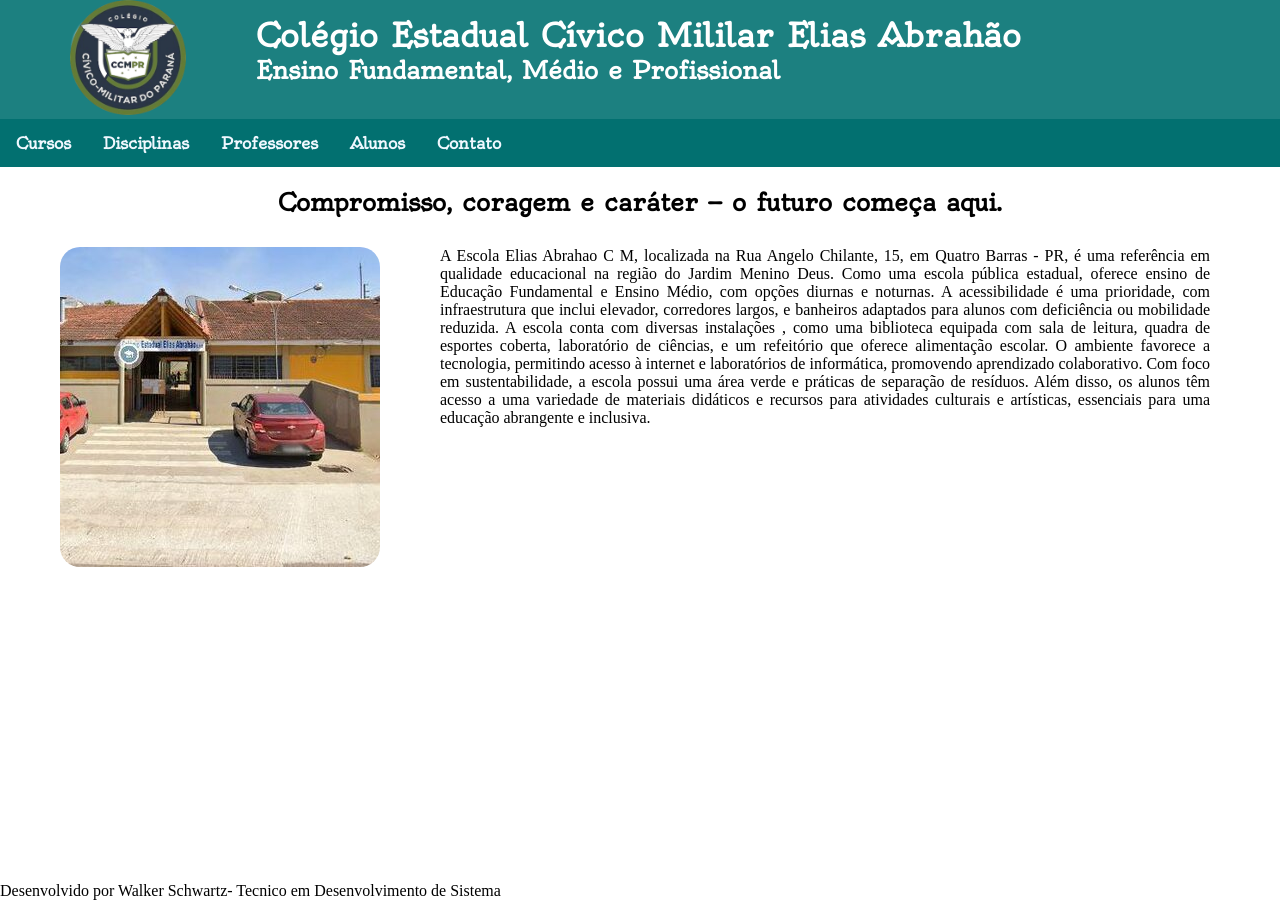
==== index.html @ dfe1ef86 "Add files via upload" ====
<!DOCTYPE html>
<html lang="pt-br">
<head>
    <link rel="stylesheet" href="style.css">
    <meta charset="UTF-8">
    <meta name="viewport" content="width=device-width, initial-scale=1.0">
    <title>Pagina Inicical - Colegio Elias Abrahão</title>
</head>
<body>
    <header>
        <div id="container_header">
            <div id="esq_header">
                <img id="logo" src="logocivico.png"> 
            </div>
            <div id="dir_header">
                <h1>Colégio Estadual Cívico Mililar Elias Abrahão</h1>
                <h2>Ensino Fundamental, Médio e Profissional</h2>
            </div>
        </div>
    </header>
    <nav>
        <ul>
            <li><a href="">Cursos</a></li>
            <li><a href="">Disciplinas</a></li>
            <li><a href="">Professores</a></li>
            <li><a href="">Alunos</a></li>
            <li><a href="">Contato</a></li>
        </ul>
    </nav>
    <main>
        <div id="principalindex">
            <div id="slogan">
                <h2 id="fraseslogan">
                    Compromisso, coragem e caráter — o futuro começa aqui.
                </h2>
            </div>
            <div id="duascolunas">
                <div id="imagem">
                    <img id="imgcolegio" src="colegio.jpg">
                </div>
                <div id="texto">
                    <p id ="textocolegio">
                        A Escola Elias Abrahao C M, localizada na Rua Angelo                       Chilante, 15, em Quatro Barras - PR, é uma referência
                       em qualidade educacional na região do Jardim Menino 
                       Deus. Como uma escola pública estadual, oferece ensino
                        de Educação Fundamental e Ensino Médio, com opções
                        diurnas e noturnas. A acessibilidade é uma prioridade,
                         com infraestrutura que inclui elevador, corredores 
                         largos, e banheiros adaptados para alunos com deficiência ou mobilidade reduzida.
                        A escola conta com diversas instalações               
                        , como uma biblioteca equipada com sala de leitura, quadra de esportes coberta, laboratório de ciências, e um refeitório que oferece alimentação escolar. O ambiente favorece a tecnologia, permitindo acesso à internet e laboratórios de informática, promovendo aprendizado colaborativo. Com foco em sustentabilidade, a escola possui uma área verde e práticas de separação de resíduos. Além disso, os alunos têm acesso a uma variedade de materiais didáticos e recursos para atividades culturais e artísticas, essenciais para uma educação abrangente e inclusiva.

                    </p>
                </div>
            </div>

        </div>
    </main>
    <footer>Desenvolvido por Walker Schwartz- Tecnico em Desenvolvimento de Sistema</footer>
</body>
</html>
---- style.css ----
@import url('https://fonts.googleapis.com/css2?family=Oldenburg&display=swap');

*{
    margin: 0;
    padding: 0;
}

body{
    display: flex;
    flex-direction: column;
    min-height: 100vh;
}

main{
    flex-grow: 1;
}

#container_header{
    background-color: rgb(28, 128, 128); 
    display: flex;
}
#esq_header{
    width: 20%;
    text-align: center;
    justify-content: center;
    align-content: center;
}
#dir_header{
    width: 80%;
    padding: 15px 0px 0px;
    color: white;
    font-family: "Oldenburg", serif;
    font-weight: 400;
    font-style: normal;
}

#logo{
    width: 45%;
}

ul{
    list-style-type: none;
    margin: 0;
    padding: 0;
    overflow: hidden;
    background-color: rgb(2, 112, 112);
}

li{
    float: left;
}

li a{
    display: block;
    color: aliceblue;
    padding: 14px 16px;
    text-decoration: none;
    font-weight: 700;
    font-family: "Oldenburg", serif;
    font-style: normal;
}

li a:hover{
    background-color: rgb(162, 162, 231);
    color: antiquewhite;
}

#slogan{
    text-align: center;
    padding: 20px 0px 0px;
}

#fraseslogan{
    font-family: "Oldenburg", serif;
    font-weight: 800;
    font-style: normal;
}

#duascolunas{
    display: flex;
}
#imagem{
    padding: 30px 60px 0px;
}

#imgcolegio{
    border-radius: 20px;
    filter: brightness(100%); 
}

#texto{
    padding: 30px 0px 0px;
    padding-right: 70px ;
}

#textocolegio{
    text-align: justify;
}

#perfil_pricipal{
  display: flex;
}

#perfil_foto{
  margin: 2px;
  width: 25%;
  height: 300px;
  border: 2px solid black;
  border-radius: 15px;
}

#perfil_conteudo{
  margin: 2px;
  width: 25%;
  height: 300px;
  border: 2px solid black;
  border-radius: 15px;
}

#perfil_comentarios{
  margin: 2px;
  width: 50%;
  height: 300px;
  border: 2px solid black;
  border-radius: 15px;
}
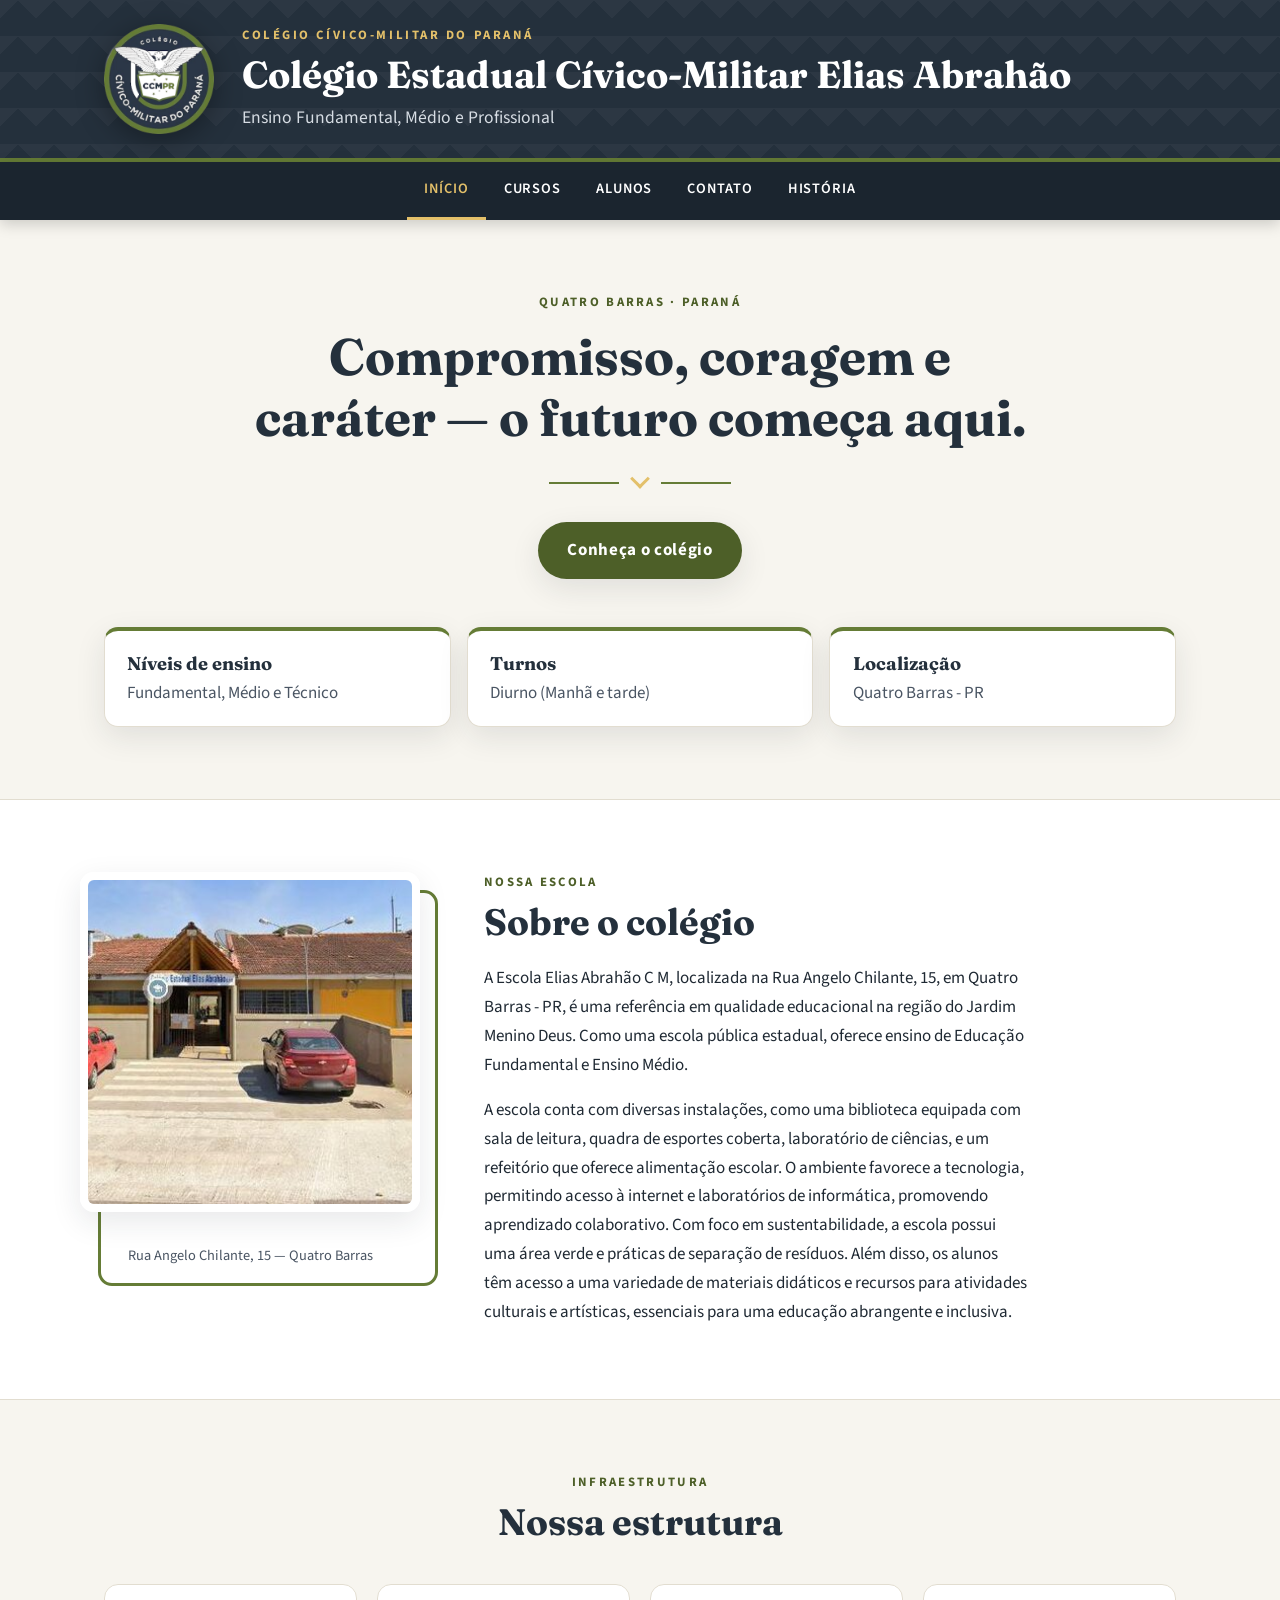
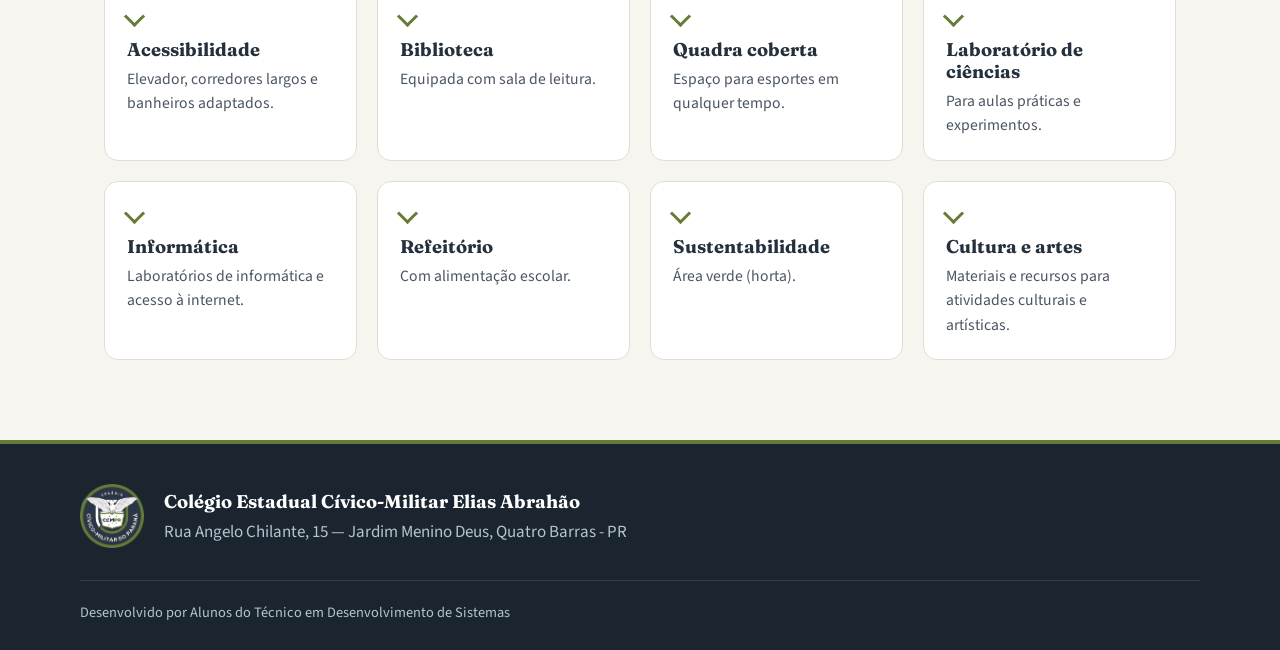
==== commit a61e2e8e: "Refactor HTML structure and enhance styles for improved layout and accessibility" ====
--- a/index.html
+++ b/index.html
@@ -1,61 +1,160 @@
-<!DOCTYPE html>
+<!doctype html>
 <html lang="pt-br">
+
 <head>
-    <link rel="stylesheet" href="style.css">
-    <meta charset="UTF-8">
-    <meta name="viewport" content="width=device-width, initial-scale=1.0">
-    <title>Pagina Inicical - Colegio Elias Abrahão</title>
+  <meta charset="UTF-8" />
+  <meta name="viewport" content="width=device-width, initial-scale=1.0" />
+  <meta name="description"
+    content="Colégio Estadual Cívico-Militar Elias Abrahão, em Quatro Barras - PR. Ensino Fundamental, Médio e Profissional." />
+  <title>Página Inicial - Colégio Elias Abrahão</title>
+  <link rel="icon" href="logocivico.png" />
+  <link rel="preconnect" href="https://fonts.googleapis.com" />
+  <link rel="preconnect" href="https://fonts.gstatic.com" crossorigin />
+  <link
+    href="https://fonts.googleapis.com/css2?family=Fraunces:opsz,wght@9..144,600;9..144,700&family=Source+Sans+3:wght@400;600;700&display=swap"
+    rel="stylesheet" />
+  <link rel="stylesheet" href="style.css" />
 </head>
+
 <body>
-    <header>
-        <div id="container_header">
-            <div id="esq_header">
-                <img id="logo" src="logocivico.png"> 
-            </div>
-            <div id="dir_header">
-                <h1>Colégio Estadual Cívico Mililar Elias Abrahão</h1>
-                <h2>Ensino Fundamental, Médio e Profissional</h2>
-            </div>
+  <a class="pular" href="#conteudo">Pular para o conteúdo</a>
+
+  <header>
+    <div id="container_header">
+      <a id="esq_header" href="index.html">
+        <img id="logo" src="logocivico.png" alt="Brasão do Colégio Cívico-Militar do Paraná" width="270" height="270" />
+      </a>
+      <div id="dir_header">
+        <p class="sobretitulo">Colégio Cívico-Militar do Paraná</p>
+        <h1>Colégio Estadual Cívico-Militar Elias Abrahão</h1>
+        <p class="subtitulo">Ensino Fundamental, Médio e Profissional</p>
+      </div>
+    </div>
+  </header>
+
+  <nav aria-label="Principal">
+    <ul>
+      <li><a href="index.html" aria-current="page">Início</a></li>
+      <li><a href="#">Cursos</a></li>
+      <li><a href="#">Alunos</a></li>
+      <li><a href="#">Contato</a></li>
+      <li><a href="#">História</a></li>
+    </ul>
+  </nav>
+
+  <main id="conteudo">
+    <section id="slogan">
+      <p class="rotulo">Quatro Barras · Paraná</p>
+      <h2 id="fraseslogan">
+        Compromisso, coragem e caráter — o futuro começa aqui.
+      </h2>
+      <div class="divisa" aria-hidden="true"><span></span></div>
+      <a class="botao" href="#sobre">Conheça o colégio</a>
+    </section>
+
+    <ul class="faixa_info" aria-label="Informações rápidas">
+      <li>
+        <span class="faixa_titulo">Níveis de ensino</span>Fundamental, Médio e
+        Técnico
+      </li>
+      <li><span class="faixa_titulo">Turnos</span>Diurno (Manhã e tarde)</li>
+      <li><span class="faixa_titulo">Localização</span>Quatro Barras - PR</li>
+    </ul>
+
+    <section id="sobre">
+      <div id="duascolunas">
+        <div id="imagem">
+          <figure class="moldura">
+            <img id="imgcolegio" src="colegio.jpg"
+              alt="Fachada do Colégio Estadual Elias Abrahão, com paredes amarelas e entrada coberta" width="320"
+              height="320" />
+            <figcaption>Rua Angelo Chilante, 15 — Quatro Barras</figcaption>
+          </figure>
         </div>
-    </header>
-    <nav>
-        <ul>
-            <li><a href="">Cursos</a></li>
-            <li><a href="">Disciplinas</a></li>
-            <li><a href="">Professores</a></li>
-            <li><a href="">Alunos</a></li>
-            <li><a href="">Contato</a></li>
-        </ul>
-    </nav>
-    <main>
-        <div id="principalindex">
-            <div id="slogan">
-                <h2 id="fraseslogan">
-                    Compromisso, coragem e caráter — o futuro começa aqui.
-                </h2>
-            </div>
-            <div id="duascolunas">
-                <div id="imagem">
-                    <img id="imgcolegio" src="colegio.jpg">
-                </div>
-                <div id="texto">
-                    <p id ="textocolegio">
-                        A Escola Elias Abrahao C M, localizada na Rua Angelo                       Chilante, 15, em Quatro Barras - PR, é uma referência
-                       em qualidade educacional na região do Jardim Menino 
-                       Deus. Como uma escola pública estadual, oferece ensino
-                        de Educação Fundamental e Ensino Médio, com opções
-                        diurnas e noturnas. A acessibilidade é uma prioridade,
-                         com infraestrutura que inclui elevador, corredores 
-                         largos, e banheiros adaptados para alunos com deficiência ou mobilidade reduzida.
-                        A escola conta com diversas instalações               
-                        , como uma biblioteca equipada com sala de leitura, quadra de esportes coberta, laboratório de ciências, e um refeitório que oferece alimentação escolar. O ambiente favorece a tecnologia, permitindo acesso à internet e laboratórios de informática, promovendo aprendizado colaborativo. Com foco em sustentabilidade, a escola possui uma área verde e práticas de separação de resíduos. Além disso, os alunos têm acesso a uma variedade de materiais didáticos e recursos para atividades culturais e artísticas, essenciais para uma educação abrangente e inclusiva.
+        <div id="texto">
+          <p class="rotulo">Nossa escola</p>
+          <h2>Sobre o colégio</h2>
+          <div id="textocolegio">
+            <p>
+              A Escola Elias Abrahão C M, localizada na Rua Angelo Chilante,
+              15, em Quatro Barras - PR, é uma referência em qualidade
+              educacional na região do Jardim Menino Deus. Como uma escola
+              pública estadual, oferece ensino de Educação Fundamental e
+              Ensino Médio.
+            </p>
+            <p>
+              A escola conta com diversas instalações, como uma biblioteca
+              equipada com sala de leitura, quadra de esportes coberta,
+              laboratório de ciências, e um refeitório que oferece alimentação
+              escolar. O ambiente favorece a tecnologia, permitindo acesso à
+              internet e laboratórios de informática, promovendo aprendizado
+              colaborativo. Com foco em sustentabilidade, a escola possui uma
+              área verde e práticas de separação de resíduos. Além disso, os
+              alunos têm acesso a uma variedade de materiais didáticos e
+              recursos para atividades culturais e artísticas, essenciais para
+              uma educação abrangente e inclusiva.
+            </p>
+          </div>
+        </div>
+      </div>
+    </section>
 
-                    </p>
-                </div>
-            </div>
+    <section id="estrutura">
+      <p class="rotulo">Infraestrutura</p>
+      <h2>Nossa estrutura</h2>
+      <ul class="cartoes">
+        <li class="cartao">
+          <h3>Acessibilidade</h3>
+          <p>Elevador, corredores largos e banheiros adaptados.</p>
+        </li>
+        <li class="cartao">
+          <h3>Biblioteca</h3>
+          <p>Equipada com sala de leitura.</p>
+        </li>
+        <li class="cartao">
+          <h3>Quadra coberta</h3>
+          <p>Espaço para esportes em qualquer tempo.</p>
+        </li>
+        <li class="cartao">
+          <h3>Laboratório de ciências</h3>
+          <p>Para aulas práticas e experimentos.</p>
+        </li>
+        <li class="cartao">
+          <h3>Informática</h3>
+          <p>Laboratórios de informática e acesso à internet.</p>
+        </li>
+        <li class="cartao">
+          <h3>Refeitório</h3>
+          <p>Com alimentação escolar.</p>
+        </li>
+        <li class="cartao">
+          <h3>Sustentabilidade</h3>
+          <p>Área verde (horta).</p>
+        </li>
+        <li class="cartao">
+          <h3>Cultura e artes</h3>
+          <p>Materiais e recursos para atividades culturais e artísticas.</p>
+        </li>
+      </ul>
+    </section>
+  </main>
 
-        </div>
-    </main>
-    <footer>Desenvolvido por Walker Schwartz- Tecnico em Desenvolvimento de Sistema</footer>
+  <footer>
+    <div class="rodape_conteudo">
+      <img class="rodape_logo" src="logocivico.png" alt="" width="270" height="270" />
+      <div>
+        <p class="rodape_nome">
+          Colégio Estadual Cívico-Militar Elias Abrahão
+        </p>
+        <p>
+          Rua Angelo Chilante, 15 — Jardim Menino Deus, Quatro Barras - PR
+        </p>
+      </div>
+    </div>
+    <p class="rodape_credito">
+      Desenvolvido por Alunos do Técnico em Desenvolvimento de Sistemas
+    </p>
+  </footer>
 </body>
+
 </html>
--- a/style.css
+++ b/style.css
@@ -1,126 +1,635 @@
-@import url('https://fonts.googleapis.com/css2?family=Oldenburg&display=swap');
-
-*{
+/* =========================================================
+   1. Variáveis (cores e fontes tiradas do brasão)
+   ========================================================= */
+:root {
+    --marinho: #24303c;
+    --marinho-escuro: #1b252f;
+    --oliva: #657c36;
+    --oliva-escuro: #4d5f28;
+    --dourado: #e3c06a;
+    --papel: #f7f5ef;
+    --branco: #ffffff;
+    --texto: #1f2933;
+    --texto-suave: #4a5563;
+    --linha: #e2ddd0;
+
+    --fonte-titulo: "Fraunces", Georgia, "Times New Roman", serif;
+    --fonte-texto: "Source Sans 3", "Segoe UI", Helvetica, Arial, sans-serif;
+
+    --raio: 14px;
+    --sombra: 0 10px 30px rgba(27, 37, 47, 0.10);
+    --largura: 1120px;
+}
+
+/* =========================================================
+   2. Base
+   ========================================================= */
+* {
     margin: 0;
     padding: 0;
-}
-
-body{
+    box-sizing: border-box;
+}
+
+html {
+    scroll-behavior: smooth;
+}
+
+body {
     display: flex;
     flex-direction: column;
     min-height: 100vh;
-}
-
-main{
+    background-color: var(--papel);
+    color: var(--texto);
+    font-family: var(--fonte-texto);
+    font-size: 1.0625rem;
+    line-height: 1.7;
+}
+
+main {
     flex-grow: 1;
 }
 
-#container_header{
-    background-color: rgb(28, 128, 128); 
+img {
+    max-width: 100%;
+    height: auto;
+    display: block;
+}
+
+h1, h2, h3 {
+    font-family: var(--fonte-titulo);
+    line-height: 1.2;
+    color: var(--marinho);
+}
+
+a:focus-visible {
+    outline: 3px solid var(--dourado);
+    outline-offset: 3px;
+    border-radius: 4px;
+}
+
+/* Link "Pular para o conteúdo" (aparece só ao navegar pelo teclado) */
+.pular {
+    position: absolute;
+    left: 1rem;
+    top: -4rem;
+    z-index: 10;
+    padding: 0.6rem 1rem;
+    background-color: var(--dourado);
+    color: var(--marinho-escuro);
+    font-weight: 700;
+    border-radius: 6px;
+}
+
+.pular:focus {
+    top: 1rem;
+}
+
+/* Etiqueta pequena acima dos títulos */
+.rotulo {
+    font-size: 0.8rem;
+    font-weight: 700;
+    letter-spacing: 0.18em;
+    text-transform: uppercase;
+    color: var(--oliva-escuro);
+}
+
+/* =========================================================
+   3. Cabeçalho
+   ========================================================= */
+header {
+    background-color: var(--marinho);
+    /* Padrão de divisas (chevrons) bem sutil */
+    background-image:
+        linear-gradient(135deg, rgba(255, 255, 255, 0.035) 25%, transparent 25%),
+        linear-gradient(225deg, rgba(255, 255, 255, 0.035) 25%, transparent 25%);
+    background-size: 36px 36px;
+    border-bottom: 4px solid var(--oliva);
+}
+
+#container_header {
+    max-width: var(--largura);
+    margin: 0 auto;
+    padding: 1.5rem 1.5rem;
     display: flex;
-}
-#esq_header{
-    width: 20%;
+    align-items: center;
+    gap: 1.75rem;
+}
+
+#esq_header {
+    flex-shrink: 0;
+    border-radius: 50%;
+}
+
+#logo {
+    width: 110px;
+    filter: drop-shadow(0 6px 14px rgba(0, 0, 0, 0.35));
+    transition: transform 0.3s ease;
+}
+
+#esq_header:hover #logo {
+    transform: scale(1.05) rotate(-3deg);
+}
+
+#dir_header h1 {
+    color: var(--branco);
+    font-size: clamp(1.5rem, 3.2vw, 2.35rem);
+    font-weight: 700;
+}
+
+.sobretitulo {
+    color: var(--dourado);
+    font-size: 0.8rem;
+    font-weight: 700;
+    letter-spacing: 0.2em;
+    text-transform: uppercase;
+    margin-bottom: 0.35rem;
+}
+
+.subtitulo {
+    color: #d7dde4;
+    font-size: 1.1rem;
+    margin-top: 0.35rem;
+}
+
+/* =========================================================
+   4. Menu de navegação
+   ========================================================= */
+nav {
+    position: sticky;
+    top: 0;
+    z-index: 5;
+    background-color: var(--marinho-escuro);
+    box-shadow: 0 4px 14px rgba(0, 0, 0, 0.18);
+}
+
+nav ul {
+    list-style: none;
+    max-width: var(--largura);
+    margin: 0 auto;
+    padding: 0 1rem;
+    display: flex;
+    flex-wrap: wrap;
+    justify-content: center;
+}
+
+nav a {
+    display: block;
+    padding: 0.95rem 1.1rem;
+    color: var(--branco);
+    text-decoration: none;
+    font-weight: 600;
+    letter-spacing: 0.06em;
+    text-transform: uppercase;
+    font-size: 0.9rem;
+    border-bottom: 3px solid transparent;
+    transition: color 0.2s ease, border-color 0.2s ease;
+}
+
+nav a:hover {
+    color: var(--dourado);
+    border-bottom-color: var(--dourado);
+}
+
+nav a[aria-current="page"] {
+    color: var(--dourado);
+    border-bottom-color: var(--dourado);
+}
+
+/* =========================================================
+   5. Página inicial
+   ========================================================= */
+
+/* Slogan */
+#slogan {
+    max-width: 860px;
+    margin: 0 auto;
+    padding: 4.5rem 1.5rem 3rem;
     text-align: center;
+    animation: surgir 0.8s ease both;
+}
+
+#fraseslogan {
+    font-size: clamp(1.9rem, 4.6vw, 3.2rem);
+    font-weight: 700;
+    margin-top: 0.75rem;
+}
+
+/* Divisor com uma divisa no meio */
+.divisa {
+    display: flex;
+    align-items: center;
     justify-content: center;
-    align-content: center;
-}
-#dir_header{
-    width: 80%;
-    padding: 15px 0px 0px;
-    color: white;
-    font-family: "Oldenburg", serif;
-    font-weight: 400;
-    font-style: normal;
-}
-
-#logo{
-    width: 45%;
-}
-
-ul{
-    list-style-type: none;
-    margin: 0;
-    padding: 0;
-    overflow: hidden;
-    background-color: rgb(2, 112, 112);
-}
-
-li{
-    float: left;
-}
-
-li a{
+    gap: 0.9rem;
+    margin: 1.75rem 0 2rem;
+}
+
+.divisa::before,
+.divisa::after {
+    content: "";
+    width: 70px;
+    height: 2px;
+    background-color: var(--oliva);
+}
+
+.divisa span {
+    width: 14px;
+    height: 14px;
+    border-right: 3px solid var(--dourado);
+    border-bottom: 3px solid var(--dourado);
+    transform: rotate(45deg) translate(-3px, -3px);
+}
+
+.botao {
+    display: inline-block;
+    padding: 0.85rem 1.8rem;
+    background-color: var(--oliva-escuro);
+    color: var(--branco);
+    font-weight: 700;
+    text-decoration: none;
+    letter-spacing: 0.04em;
+    border-radius: 999px;
+    box-shadow: var(--sombra);
+    transition: background-color 0.2s ease, transform 0.2s ease;
+}
+
+.botao:hover {
+    background-color: var(--marinho);
+    transform: translateY(-2px);
+}
+
+/* Faixa de informações rápidas */
+.faixa_info {
+    list-style: none;
+    max-width: var(--largura);
+    margin: 0 auto 4.5rem;
+    padding: 0 1.5rem;
+    display: grid;
+    grid-template-columns: repeat(3, 1fr);
+    gap: 1rem;
+    animation: surgir 0.8s 0.15s ease both;
+}
+
+.faixa_info li {
+    background-color: var(--branco);
+    border: 1px solid var(--linha);
+    border-top: 4px solid var(--oliva);
+    border-radius: var(--raio);
+    padding: 1.1rem 1.4rem;
+    color: var(--texto-suave);
+    box-shadow: var(--sombra);
+}
+
+.faixa_titulo {
     display: block;
-    color: aliceblue;
-    padding: 14px 16px;
-    text-decoration: none;
-    font-weight: 700;
-    font-family: "Oldenburg", serif;
-    font-style: normal;
-}
-
-li a:hover{
-    background-color: rgb(162, 162, 231);
-    color: antiquewhite;
-}
-
-#slogan{
+    font-family: var(--fonte-titulo);
+    font-size: 1.15rem;
+    font-weight: 700;
+    color: var(--marinho);
+}
+
+/* Sobre o colégio (foto + texto) */
+#sobre {
+    background-color: var(--branco);
+    border-top: 1px solid var(--linha);
+    border-bottom: 1px solid var(--linha);
+    padding: 4.5rem 1.5rem;
+    scroll-margin-top: 3.5rem;
+}
+
+#duascolunas {
+    max-width: var(--largura);
+    margin: 0 auto;
+    display: grid;
+    grid-template-columns: 340px 1fr;
+    gap: 4rem;
+    align-items: start;
+}
+
+/* A foto é pequena (320px), então ganha uma moldura com borda deslocada */
+.moldura {
+    position: relative;
+    max-width: 340px;
+    margin: 0 auto;
+}
+
+.moldura::before {
+    content: "";
+    position: absolute;
+    inset: 18px -18px -18px 18px;
+    border: 3px solid var(--oliva);
+    border-radius: var(--raio);
+    z-index: 0;
+}
+
+#imgcolegio {
+    position: relative;
+    z-index: 1;
+    width: 100%;
+    border-radius: var(--raio);
+    border: 8px solid var(--branco);
+    box-shadow: var(--sombra);
+}
+
+.moldura figcaption {
+    position: relative;
+    z-index: 1;
+    margin-top: 2rem;
+    font-size: 0.9rem;
+    color: var(--texto-suave);
     text-align: center;
-    padding: 20px 0px 0px;
-}
-
-#fraseslogan{
-    font-family: "Oldenburg", serif;
-    font-weight: 800;
-    font-style: normal;
-}
-
-#duascolunas{
+}
+
+#texto h2 {
+    font-size: clamp(1.7rem, 3vw, 2.3rem);
+    margin: 0.4rem 0 1.25rem;
+}
+
+#textocolegio {
+    max-width: 68ch;
+}
+
+#textocolegio p + p {
+    margin-top: 1rem;
+}
+
+/* Nossa estrutura (cartões) */
+#estrutura {
+    max-width: var(--largura);
+    margin: 0 auto;
+    padding: 4.5rem 1.5rem 5rem;
+    text-align: center;
+}
+
+#estrutura h2 {
+    font-size: clamp(1.7rem, 3vw, 2.3rem);
+    margin: 0.4rem 0 2.5rem;
+}
+
+.cartoes {
+    list-style: none;
+    display: grid;
+    grid-template-columns: repeat(4, 1fr);
+    gap: 1.25rem;
+    text-align: left;
+}
+
+.cartao {
+    position: relative;
+    background-color: var(--branco);
+    border: 1px solid var(--linha);
+    border-radius: var(--raio);
+    padding: 1.5rem 1.4rem 1.4rem;
+    transition: transform 0.25s ease, box-shadow 0.25s ease, border-color 0.25s ease;
+}
+
+/* Pequena divisa dourada no canto de cada cartão */
+.cartao::before {
+    content: "";
+    display: block;
+    width: 12px;
+    height: 12px;
+    margin-bottom: 0.9rem;
+    border-right: 3px solid var(--oliva);
+    border-bottom: 3px solid var(--oliva);
+    transform: rotate(45deg);
+}
+
+.cartao:hover {
+    transform: translateY(-4px);
+    box-shadow: var(--sombra);
+    border-color: var(--oliva);
+}
+
+.cartao h3 {
+    font-size: 1.15rem;
+    margin-bottom: 0.4rem;
+}
+
+.cartao p {
+    color: var(--texto-suave);
+    font-size: 0.98rem;
+    line-height: 1.55;
+}
+
+/* =========================================================
+   6. Página de perfil
+   ========================================================= */
+#perfil_principal {
+    max-width: var(--largura);
+    margin: 0 auto;
+    padding: 3.5rem 1.5rem 4.5rem;
+    display: grid;
+    grid-template-columns: 1fr 1fr 2fr;
+    gap: 1.5rem;
+    align-items: stretch;
+}
+
+.painel {
+    background-color: var(--branco);
+    border: 1px solid var(--linha);
+    border-top: 4px solid var(--oliva);
+    border-radius: var(--raio);
+    padding: 1.75rem;
+    min-height: 320px;
+    box-shadow: var(--sombra);
+    animation: surgir 0.7s ease both;
+}
+
+.painel h2 {
+    font-size: 1.35rem;
+    margin-bottom: 1rem;
+}
+
+.painel_dica {
+    color: var(--texto-suave);
+    font-size: 0.95rem;
+}
+
+#perfil_foto {
+    text-align: center;
+}
+
+.avatar {
+    width: 128px;
+    height: 128px;
+    margin: 0.5rem auto 1.25rem;
+    display: grid;
+    place-items: center;
+    border-radius: 50%;
+    background-color: var(--marinho);
+    color: var(--dourado);
+    box-shadow: 0 0 0 6px var(--papel), 0 0 0 9px var(--oliva);
+}
+
+#perfil_conteudo {
+    animation-delay: 0.1s;
+}
+
+/* Linhas cinzas indicando texto que ainda vai entrar */
+.esqueleto span {
+    display: block;
+    height: 12px;
+    margin-bottom: 0.8rem;
+    border-radius: 6px;
+    background-color: var(--linha);
+}
+
+.esqueleto span:nth-child(2) { width: 85%; }
+.esqueleto span:nth-child(3) { width: 92%; }
+.esqueleto span:nth-child(4) { width: 60%; margin-bottom: 1.25rem; }
+
+#perfil_comentarios {
+    animation-delay: 0.2s;
+}
+
+.vazio {
     display: flex;
-}
-#imagem{
-    padding: 30px 60px 0px;
-}
-
-#imgcolegio{
-    border-radius: 20px;
-    filter: brightness(100%); 
-}
-
-#texto{
-    padding: 30px 0px 0px;
-    padding-right: 70px ;
-}
-
-#textocolegio{
-    text-align: justify;
-}
-
-#perfil_pricipal{
-  display: flex;
-}
-
-#perfil_foto{
-  margin: 2px;
-  width: 25%;
-  height: 300px;
-  border: 2px solid black;
-  border-radius: 15px;
-}
-
-#perfil_conteudo{
-  margin: 2px;
-  width: 25%;
-  height: 300px;
-  border: 2px solid black;
-  border-radius: 15px;
-}
-
-#perfil_comentarios{
-  margin: 2px;
-  width: 50%;
-  height: 300px;
-  border: 2px solid black;
-  border-radius: 15px;
-}+    flex-direction: column;
+    align-items: center;
+    justify-content: center;
+    gap: 0.75rem;
+    min-height: 200px;
+    border: 2px dashed var(--linha);
+    border-radius: var(--raio);
+    color: var(--texto-suave);
+}
+
+/* =========================================================
+   7. Rodapé
+   ========================================================= */
+footer {
+    background-color: var(--marinho-escuro);
+    color: #b5c3d1;
+    border-top: 4px solid var(--oliva);
+    padding: 2.5rem 1.5rem 1.5rem;
+}
+
+.rodape_conteudo {
+    max-width: var(--largura);
+    margin: 0 auto;
+    display: flex;
+    align-items: center;
+    gap: 1.25rem;
+}
+
+.rodape_logo {
+    width: 64px;
+}
+
+.rodape_nome {
+    font-family: var(--fonte-titulo);
+    font-size: 1.15rem;
+    font-weight: 700;
+    color: var(--branco);
+}
+
+.rodape_credito {
+    max-width: var(--largura);
+    margin: 2rem auto 0;
+    padding-top: 1.25rem;
+    border-top: 1px solid rgba(255, 255, 255, 0.12);
+    font-size: 0.9rem;
+}
+
+/* =========================================================
+   8. Animação de entrada
+   ========================================================= */
+@keyframes surgir {
+    from {
+        opacity: 0;
+        transform: translateY(16px);
+    }
+    to {
+        opacity: 1;
+        transform: translateY(0);
+    }
+}
+
+@media (prefers-reduced-motion: reduce) {
+    html {
+        scroll-behavior: auto;
+    }
+
+    *,
+    *::before,
+    *::after {
+        animation: none;
+        transition: none;
+    }
+}
+
+/* =========================================================
+   9. Responsivo (tablet e celular)
+   ========================================================= */
+@media (max-width: 960px) {
+    .cartoes {
+        grid-template-columns: repeat(2, 1fr);
+    }
+
+    #duascolunas {
+        grid-template-columns: 1fr;
+        gap: 3.5rem;
+    }
+
+    #perfil_principal {
+        grid-template-columns: 1fr 1fr;
+    }
+
+    #perfil_comentarios {
+        grid-column: 1 / -1;
+    }
+}
+
+@media (max-width: 640px) {
+    #container_header {
+        flex-direction: column;
+        text-align: center;
+        gap: 1rem;
+    }
+
+    #logo {
+        width: 88px;
+    }
+
+    /* No celular o menu vira uma linha que rola para o lado */
+    nav ul {
+        flex-wrap: nowrap;
+        justify-content: flex-start;
+        overflow-x: auto;
+        padding: 0 0.5rem;
+    }
+
+    nav a {
+        padding: 0.95rem 0.85rem;
+        white-space: nowrap;
+    }
+
+    #slogan {
+        padding: 3rem 1.25rem 2.5rem;
+    }
+
+    .faixa_info {
+        grid-template-columns: 1fr;
+        margin-bottom: 3rem;
+        padding: 0 1.25rem;
+    }
+
+    #sobre,
+    #estrutura {
+        padding: 3rem 1.25rem;
+    }
+
+    .moldura {
+        max-width: 290px;
+    }
+
+    .cartoes,
+    #perfil_principal {
+        grid-template-columns: 1fr;
+    }
+
+    .rodape_conteudo {
+        flex-direction: column;
+        text-align: center;
+    }
+}
